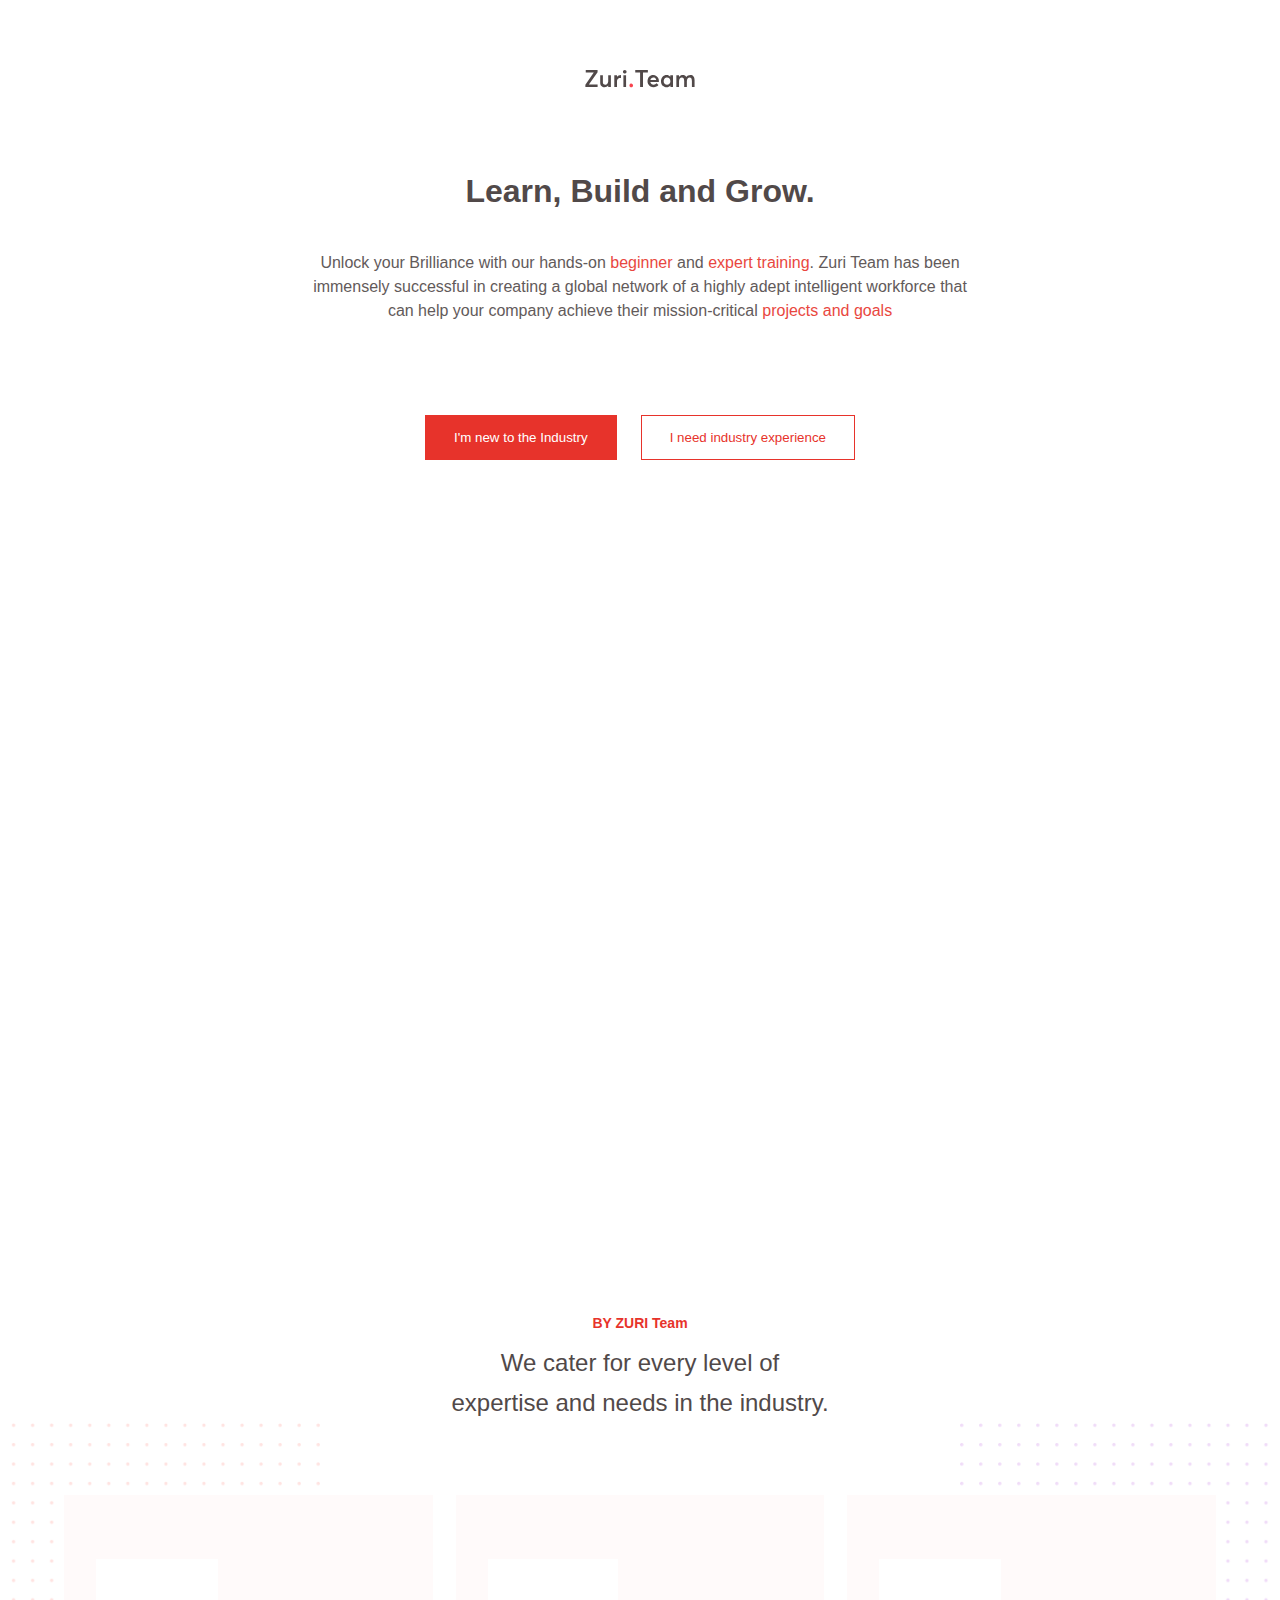
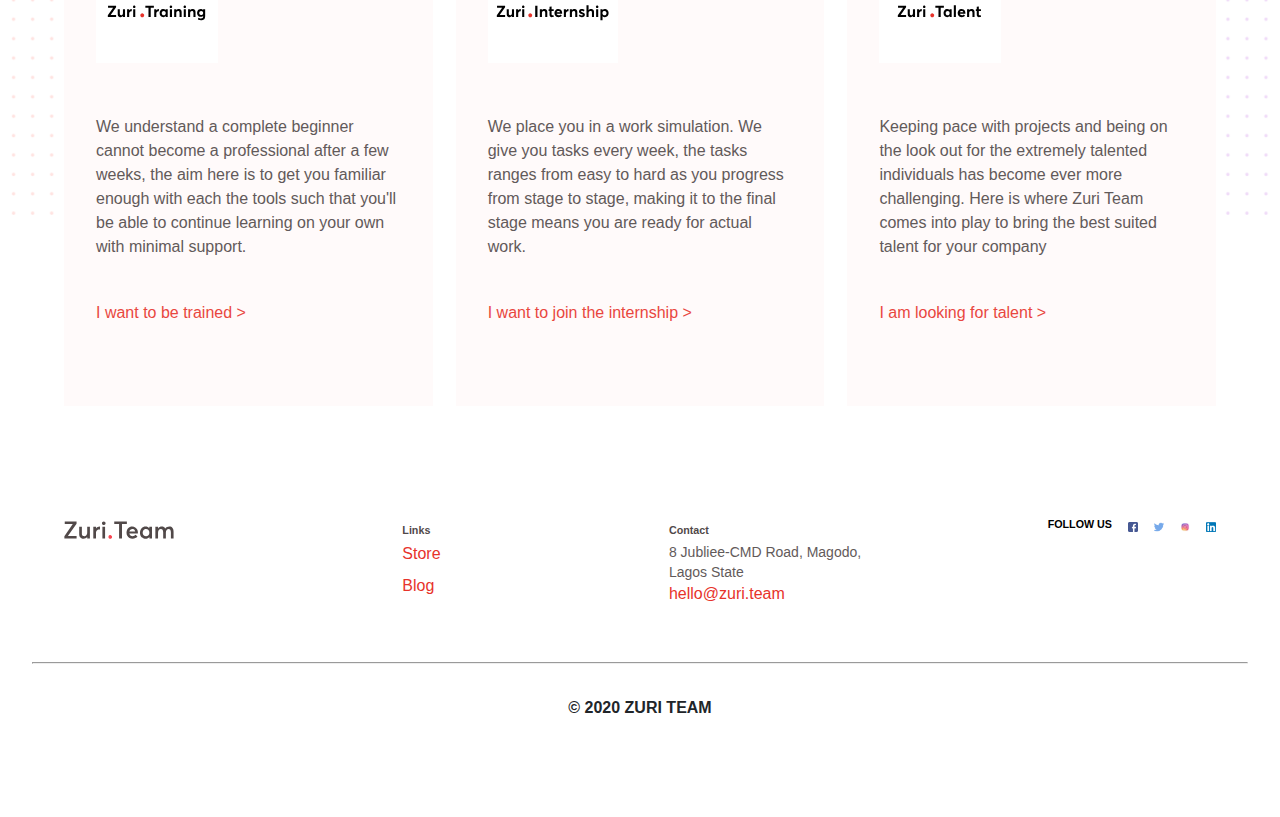
==== index.html @ a72e066b "landing page" ====
<!DOCTYPE html>
<html lang="en">
  <head>
    <meta charset="UTF-8" />
    <meta http-equiv="X-UA-Compatible" content="IE=edge" />
    <meta name="viewport" content="width=device-width, initial-scale=1.0" />
    <link rel="stylesheet" type="text/css" href="style/index.css" />
    <title>zuri Team</title>
  </head>
  <body>
    <header>
      <div class="header-bg">
        <div class="zuri-logo"><img src="assets/zuri-logo-full.svg" /></div>
        <div class="text-wrap">
          <h2>Learn, Build and Grow.</h2>
          <p>
            Unlock your Brilliance with our hands-on
            <a href="https://training.zuri.team">beginner</a> and
            <a href="https://internship.zuri.team">expert training</a>. Zuri
            Team has been immensely successful in creating a global network of a
            highly adept intelligent workforce that can help your company
            achieve their mission-critical
            <a href="https://talent.zuri.team">projects and goals</a>
          </p>
          <div class="two-btn">
            <a href="https://training.zuri.team/">
              <button class="btn red-btn">I'm new to the Industry</button>
            </a>

            <a href="https://talent.zuri.team/">
              <button class="btn btn-white">I need industry experience</button>
            </a>
          </div>
        </div>
      </div>
    </header>

    <main>
      <section class="wrapper-2">
        <div class="wrapper-2-content">
          <h3 class="title">BY ZURI Team</h3>
          <p class="anthem">
            We cater for every level of <br />
            expertise and needs in the industry.
          </p>
        </div>
      </section>

      <section class="wrapper-3">
        <img src="assets/left.png" />
        <img src="assets/right.png" />
      </section>

      <section class="wrapper-4">
        <div class="wrapper-card">
          <img src="assets/zuri-training.svg" alt="zuri traning" />
          <p>
            We understand a complete beginner cannot become a professional after
            a few weeks, the aim here is to get you familiar enough with each
            the tools such that you'll be able to continue learning on your own
            with minimal support.
          </p>
          <a href="">I want to be trained ></a>
        </div>
        <div class="wrapper-card">
          <img src="assets/zuri-internship.svg" alt="zuri internship" />
          <p>
            We place you in a work simulation. We give you tasks every week, the
            tasks ranges from easy to hard as you progress from stage to stage,
            making it to the final stage means you are ready for actual work.
          </p>
          <a href="">I want to join the internship ></a>
        </div>
        <div class="wrapper-card">
          <img src="assets/zuri-talent.svg" alt="" />
          <p>
            Keeping pace with projects and being on the look out for the
            extremely talented individuals has become ever more challenging.
            Here is where Zuri Team comes into play to bring the best suited
            talent for your company
          </p>
          <a href="">I am looking for talent ></a>
        </div>
      </section>

      <section class="wrapper-5">
        <img src="assets/zuri-logo-full.svg" alt="" id="zuri-team" />

        <div class="links">
          <h6>Links</h6>
          <a href="#">Store</a>
          <a href="#">Blog</a>
        </div>
        <div class="contact">
          <h6>Contact</h6>
          <p>8 Jubliee-CMD Road, Magodo, Lagos State</p>
          <a href="">hello@zuri.team</a>
        </div>
        <div class="social-icons">
          <h6>FOLLOW US</h6>
          <a href=""><img src="assets/asset 6.png" alt="facebook-icon" /></a>
          <a href=""><img src="assets/asset 7.png" alt="" /></a>
          <a href=""><img src="assets/asset 8.png" alt="" /></a>
          <a href=""><img src="assets/asset 9.png" alt="" /></a>
        </div>
      </section>

      <footer>
        <hr />
        <p>&copy; 2020 ZURI TEAM</p>
      </footer>
    </main>
  </body>
</html>
---- style/index.css ----
* {
  margin: 0;
  padding: 0;
  box-sizing: border-box;
  font-family: Averta, sans-serif;
}
.header-bg {
  background: url("hero-bg.svg");
  background-size: cover;
  background-position: center center;
  background-repeat: no-repeat;
  min-height: 130vh;
}
.zuri-logo img {
  margin: auto;
  display: flex;
  padding-top: 69px;
  margin-bottom: 69px;
}
.text-wrap {
  padding: 10px;
  max-width: 700px;
  margin: 0 auto;
  text-align: center;
}
.text-wrap h2 {
  font-size: 32px;
  line-height: 48px;
  text-align: center;
  font-weight: 800;
  color: #514949;
  margin-bottom: 36px;
}
.text-wrap p {
  font-size: 16px;
  line-height: 24px;
  color: #514949;
  opacity: 0.9;
  margin-top: 0;
  text-align: center;
  margin-bottom: 1rem;
  display: block;
  margin-block-start: 1em;
  margin-block-end: 1em;
  margin-inline-start: 0px;
  margin-inline-end: 0px;
}
.text-wrap a {
  color: #e7332b;
  text-decoration: none;
}

.text-wrap a:hover {
  text-decoration: none;
  color: #eb5850;
}
.two-btn {
  margin-top: 92px;
  display: flex;
  justify-content: center;
  align-items: center;
}

.btn {
  padding: 14px 28px;
  border: 1px solid #e7332b;
}
.red-btn {
  background-color: #e7332b;
  color: #fff;
  margin-right: 24px;
}
.red-btn:hover {
  background-color: #fff;
  color: #e7332b;
}
.btn-white {
  background-color: #fff;
  color: #e7332b;
}
.btn-white:hover {
  background-color: #e7332b;
  color: #fff;
}
.wrapper-2 {
  background-color: #fff;
}
.wrapper-2-content {
  text-align: center;
}
.wrapper-2-content .title {
  font-size: 14px;
  line-height: 24px;
  color: #e7332b;
  margin-top: 141px;
}
.wrapper-2-content .anthem {
  font-size: 24px;
  line-height: 40px;
  color: #514949;
  margin-top: 8px;
  margin-bottom: 64px;
}
.wrapper-3 {
  display: flex;
  justify-content: space-between;
  margin-top: -4rem;
}
.wrapper-3 img {
  height: auto;
  width: 25%;
}
.wrapper-4 {
  display: flex;
  margin: 0 4rem;
  justify-content: space-between;
  margin-top: -20rem;
}
.wrapper-card {
  height: 511px;
  width: 32%;
  background-color: #fffafa;
  padding: 4rem 2rem 0rem;
}
.wrapper-card img {
  margin-bottom: 48px;
}
.wrapper-card p {
  font-size: 16px;
  height: 170px;
  line-height: 24px;
  color: #514949;
  opacity: 0.9;
  margin-bottom: 1rem;
}
.wrapper-card a {
  font-size: 16px;
  line-height: 24px;
  color: #e7332b;
  opacity: 0.9;
  text-decoration: none;
}
.wrapper-5 {
  display: flex;
  justify-content: space-between;
  margin: 0 4rem;
  margin-top: 7rem;
  margin-bottom: 56px;
}
.wrapper-5 #zuri-team {
  margin-top: -4rem;
  margin-right: 5rem;
}
.links {
  display: flex;
  margin-right: 5rem;
  flex-direction: column;

  font-size: 16px;
  font-weight: bold;
  line-height: 24px;
}
.links h6 {
  color: #514949;
}
.links a {
  text-decoration: none;
  margin-bottom: 0.5rem;
  color: #e7332b;
  font-weight: 400;
}
.contact {
  font-size: 16px;
  font-weight: bold;
  line-height: 24px;
  width: 20%;
}
.contact h6 {
  color: #514949;
}
.contact a {
  text-decoration: none;
  color: #e7332b;
  font-weight: 400;
}
.contact p {
  font-size: 14px;
  line-height: 20px;
  color: #514949;
  opacity: 0.9;
  font-weight: 400;
}
.social-icons {
  display: flex;
  justify-content: space-between;
}
.social-icons img {
  width: 10px;
  height: 10px;
  margin-left: 1rem;
}
.social-icons a {
  display: block;
}
hr {
  width: 95%;
  margin: 0 auto;
  margin-bottom: 1rem;
  color: #212529;
}
footer p {
  font-size: 16px;
  line-height: 24px;
  font-weight: bold;
  margin-top: 32px;
  color: #212529;
  padding-bottom: 97px;
  text-align: center;
}
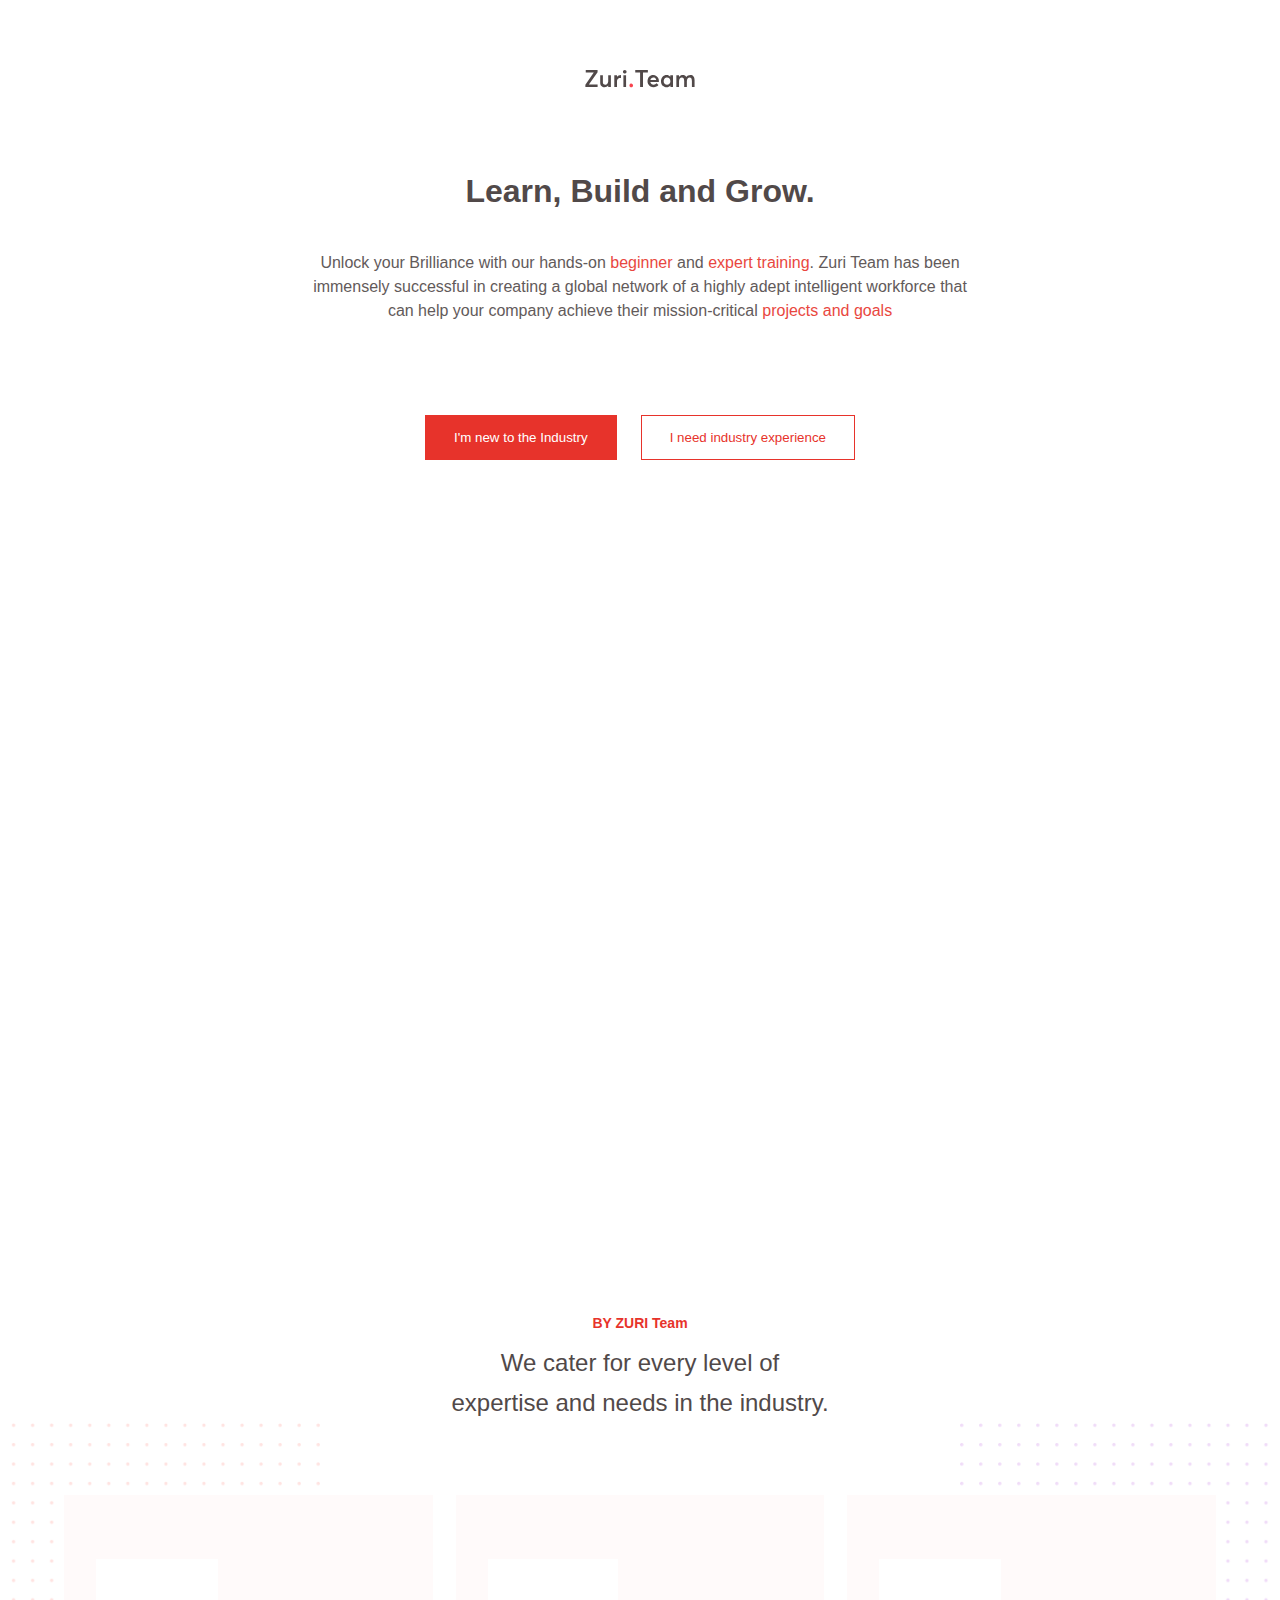
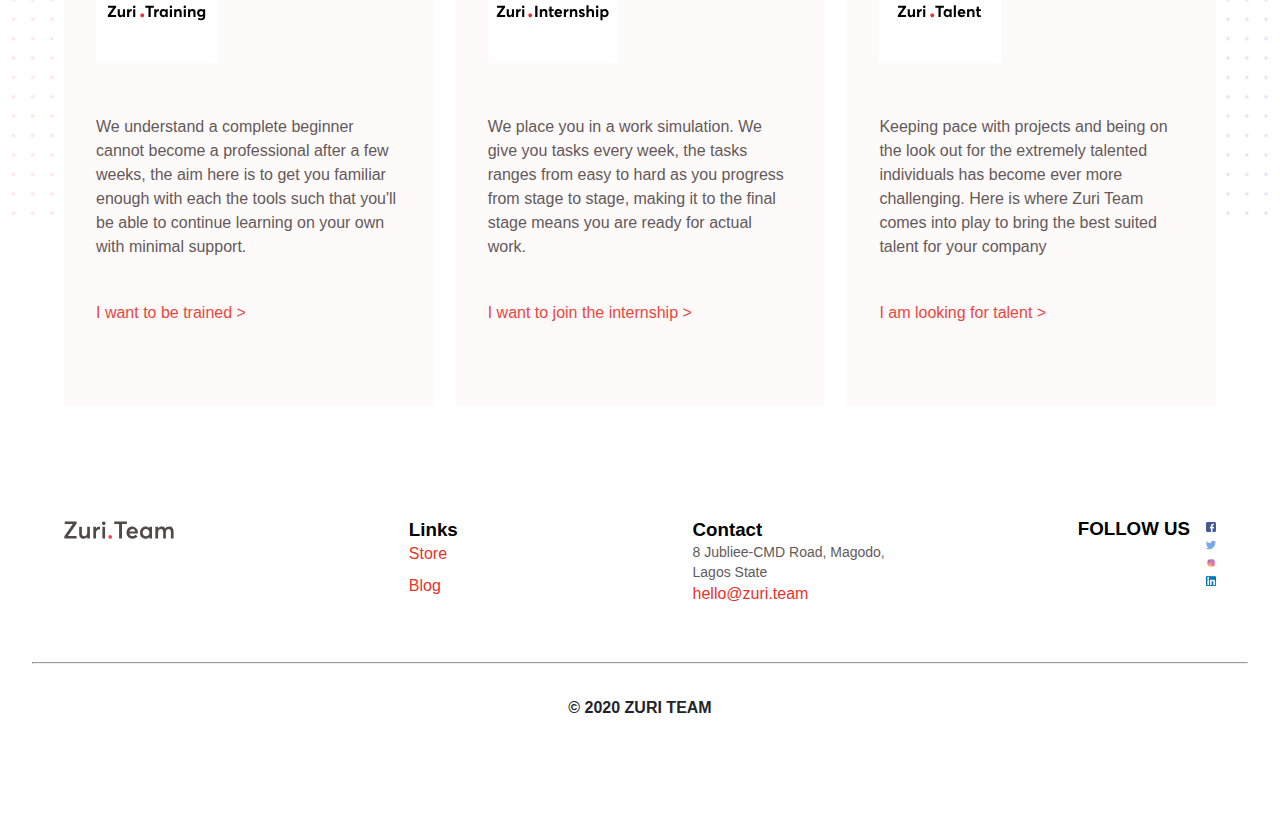
==== commit d04d1622: "modify header and footer social-icon" ====
--- a/index.html
+++ b/index.html
@@ -87,21 +87,23 @@
         <img src="assets/zuri-logo-full.svg" alt="" id="zuri-team" />
 
         <div class="links">
-          <h6>Links</h6>
+          <h3>Links</h3>
           <a href="#">Store</a>
           <a href="#">Blog</a>
         </div>
         <div class="contact">
-          <h6>Contact</h6>
+          <h3>Contact</h3>
           <p>8 Jubliee-CMD Road, Magodo, Lagos State</p>
           <a href="">hello@zuri.team</a>
         </div>
         <div class="social-icons">
-          <h6>FOLLOW US</h6>
-          <a href=""><img src="assets/asset 6.png" alt="facebook-icon" /></a>
-          <a href=""><img src="assets/asset 7.png" alt="" /></a>
-          <a href=""><img src="assets/asset 8.png" alt="" /></a>
-          <a href=""><img src="assets/asset 9.png" alt="" /></a>
+          <h3>FOLLOW US</h3>
+          <div class="social">
+            <a href=""><img src="assets/asset 6.png" alt="facebook-icon" /></a>
+            <a href=""><img src="assets/asset 7.png" alt="" /></a>
+            <a href=""><img src="assets/asset 8.png" alt="" /></a>
+            <a href=""><img src="assets/asset 9.png" alt="" /></a>
+          </div>
         </div>
       </section>
 
--- a/style/index.css
+++ b/style/index.css
@@ -5,7 +5,7 @@
   font-family: Averta, sans-serif;
 }
 .header-bg {
-  background: url("hero-bg.svg");
+  background: url("assets/hero-bg.svg");
   background-size: cover;
   background-position: center center;
   background-repeat: no-repeat;
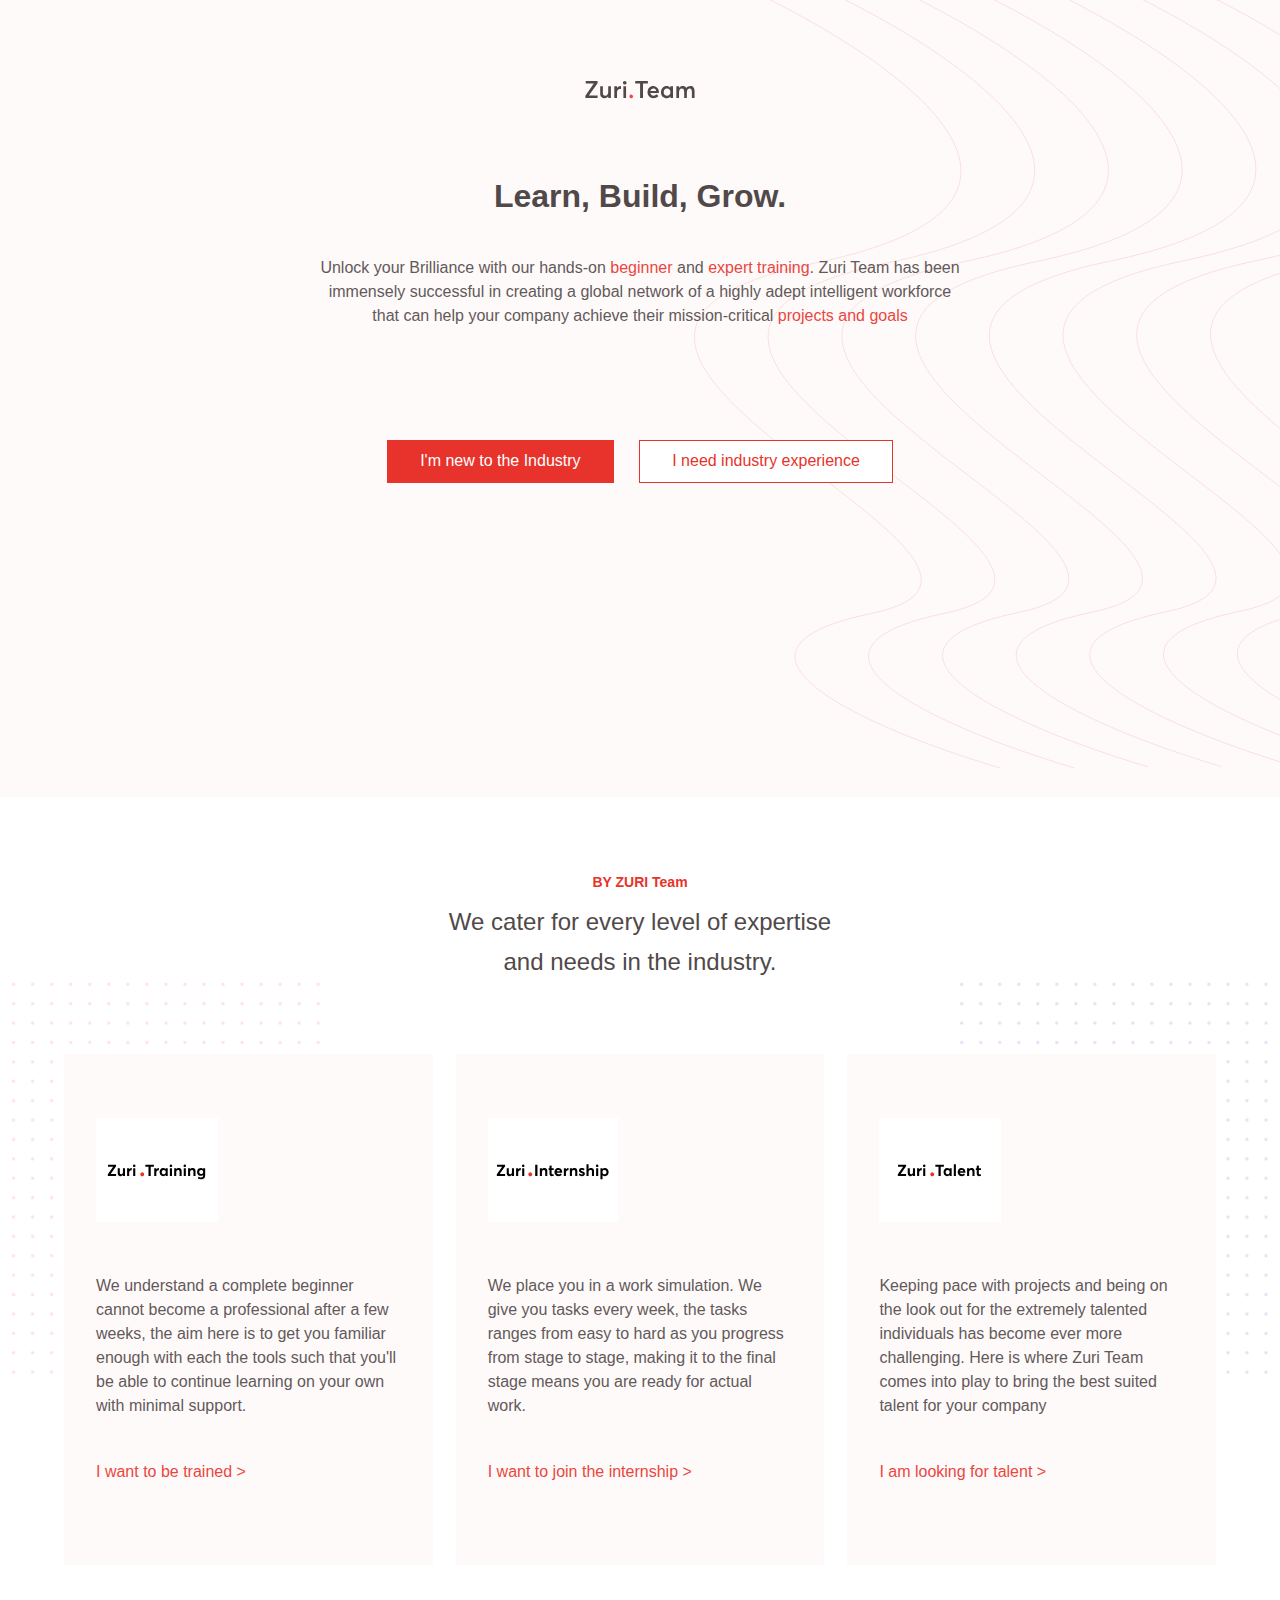
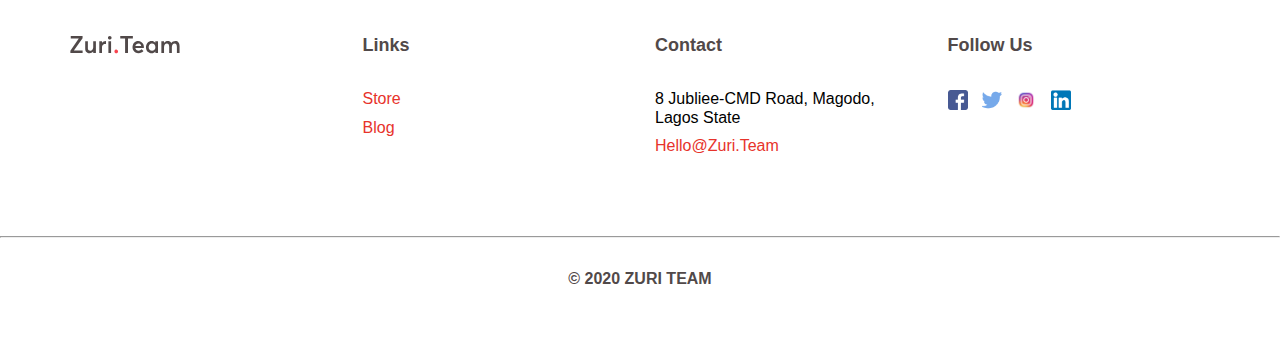
==== commit fa3c173b: "First push after revamp" ====
--- a/index.html
+++ b/index.html
@@ -4,56 +4,47 @@
     <meta charset="UTF-8" />
     <meta http-equiv="X-UA-Compatible" content="IE=edge" />
     <meta name="viewport" content="width=device-width, initial-scale=1.0" />
-    <link rel="stylesheet" type="text/css" href="style/index.css" />
-    <title>zuri Team</title>
+    <meta name="viewport" content="width=device-width, initial-scale=1.0" />
+    <link rel="stylesheet" href="style/index.css" />
+    <title>ZURI</title>
   </head>
   <body>
-    <header>
-      <div class="header-bg">
-        <div class="zuri-logo"><img src="assets/zuri-logo-full.svg" /></div>
-        <div class="text-wrap">
-          <h2>Learn, Build and Grow.</h2>
-          <p>
-            Unlock your Brilliance with our hands-on
-            <a href="https://training.zuri.team">beginner</a> and
-            <a href="https://internship.zuri.team">expert training</a>. Zuri
-            Team has been immensely successful in creating a global network of a
-            highly adept intelligent workforce that can help your company
-            achieve their mission-critical
-            <a href="https://talent.zuri.team">projects and goals</a>
-          </p>
-          <div class="two-btn">
-            <a href="https://training.zuri.team/">
-              <button class="btn red-btn">I'm new to the Industry</button>
-            </a>
-
-            <a href="https://talent.zuri.team/">
-              <button class="btn btn-white">I need industry experience</button>
-            </a>
-          </div>
-        </div>
-      </div>
-    </header>
-
-    <main>
-      <section class="wrapper-2">
-        <div class="wrapper-2-content">
-          <h3 class="title">BY ZURI Team</h3>
-          <p class="anthem">
-            We cater for every level of <br />
-            expertise and needs in the industry.
-          </p>
+    <main class="wrapper">
+      <section class="first-wrap">
+        <img src="images/zuri-team.svg" alt="" />
+        <h2>Learn, Build, Grow.</h2>
+        <p>
+          Unlock your Brilliance with our hands-on
+          <a href="https://training.zuri.team">beginner</a> and
+          <a href="https://internship.zuri.team">expert training</a>. Zuri Team
+          has been immensely successful in creating a global network of a highly
+          adept intelligent workforce that can help your company achieve their
+          mission-critical
+          <a href="https://talent.zuri.team">projects and goals</a>
+        </p>
+        <div class="first-wrap-buttons">
+          <a href="https://training.zuri.team/" id="new"
+            >I'm new to the Industry</a
+          >
+          <a href="https://talent.zuri.team/" id="need"
+            >I need industry experience</a
+          >
         </div>
       </section>
 
-      <section class="wrapper-3">
-        <img src="assets/left.png" />
-        <img src="assets/right.png" />
+      <section class="second-wrap">
+        <h6>BY ZURI Team</h6>
+        <p>We cater for every level of expertise and needs in the industry.</p>
       </section>
 
-      <section class="wrapper-4">
-        <div class="wrapper-card">
-          <img src="assets/zuri-training.svg" alt="zuri traning" />
+      <section class="third-wrap">
+        <img src="images/left.png" alt="" />
+        <img src="images/right.png" alt="" />
+      </section>
+
+      <section class="fourth-wrap">
+        <div class="cards">
+          <img src="images/zuri-training.svg" alt="" />
           <p>
             We understand a complete beginner cannot become a professional after
             a few weeks, the aim here is to get you familiar enough with each
@@ -62,8 +53,8 @@
           </p>
           <a href="">I want to be trained ></a>
         </div>
-        <div class="wrapper-card">
-          <img src="assets/zuri-internship.svg" alt="zuri internship" />
+        <div class="cards">
+          <img src="images/zuri-internship.svg" alt="" />
           <p>
             We place you in a work simulation. We give you tasks every week, the
             tasks ranges from easy to hard as you progress from stage to stage,
@@ -71,8 +62,8 @@
           </p>
           <a href="">I want to join the internship ></a>
         </div>
-        <div class="wrapper-card">
-          <img src="assets/zuri-talent.svg" alt="" />
+        <div class="cards">
+          <img src="images/zuri-talent.svg" alt="" />
           <p>
             Keeping pace with projects and being on the look out for the
             extremely talented individuals has become ever more challenging.
@@ -83,33 +74,50 @@
         </div>
       </section>
 
-      <section class="wrapper-5">
-        <img src="assets/zuri-logo-full.svg" alt="" id="zuri-team" />
-
-        <div class="links">
-          <h3>Links</h3>
-          <a href="#">Store</a>
-          <a href="#">Blog</a>
-        </div>
-        <div class="contact">
-          <h3>Contact</h3>
-          <p>8 Jubliee-CMD Road, Magodo, Lagos State</p>
-          <a href="">hello@zuri.team</a>
-        </div>
-        <div class="social-icons">
-          <h3>FOLLOW US</h3>
-          <div class="social">
-            <a href=""><img src="assets/asset 6.png" alt="facebook-icon" /></a>
-            <a href=""><img src="assets/asset 7.png" alt="" /></a>
-            <a href=""><img src="assets/asset 8.png" alt="" /></a>
-            <a href=""><img src="assets/asset 9.png" alt="" /></a>
+      <footer class="footer">
+        <div class="footer-container">
+          <div class="row">
+            <div class="footer-col">
+              <img src="images/zuri-team.svg" />
+            </div>
+            <div class="footer-col">
+              <h4>Links</h4>
+              <ul>
+                <li>
+                  <a href="https://flutterwave.com/store/zuriteam">Store</a>
+                </li>
+                <li><a href="https://blog.zuri.team">Blog</a></li>
+              </ul>
+            </div>
+            <div class="footer-col">
+              <h4>Contact</h4>
+              <ul>
+                <li>8 Jubliee-CMD Road, Magodo, Lagos State</li>
+                <li><a href="mailto:hello@zuri.com">hello@zuri.team</a></li>
+              </ul>
+            </div>
+            <div class="footer-col">
+              <h4>follow us</h4>
+              <div class="social-links">
+                <a href="https://web.facebook.com/thezuriteam"
+                  ><img src="images/facebook.png"
+                /></a>
+                <a href="https://twitter.com/theZuriTeam"
+                  ><img src="images/twitter.png"
+                /></a>
+                <a href="https://www.instagram.com/thezuriteam/"
+                  ><img src="images/instagram.png"
+                /></a>
+                <a href="#"><img src="images/linkedin.png" /></a>
+              </div>
+            </div>
           </div>
         </div>
-      </section>
 
-      <footer>
-        <hr />
-        <p>&copy; 2020 ZURI TEAM</p>
+        <div class="last-footer">
+          <hr />
+          <p>&copy; 2020 ZURI TEAM</p>
+        </div>
       </footer>
     </main>
   </body>
--- a/style/index.css
+++ b/style/index.css
@@ -1,131 +1,125 @@
+@font-face {
+  font-family: Averta;
+  src: url(https://res.cloudinary.com/dafsch2zs/raw/upload/v1596618987/Zuri%20Landing/AvertaDemoPECuttedDemo-Regular_dghpn7.otf);
+}
 * {
+  box-sizing: border-box;
   margin: 0;
   padding: 0;
-  box-sizing: border-box;
   font-family: Averta, sans-serif;
 }
-.header-bg {
-  background: url("assets/hero-bg.svg");
+html {
+  font-family: sans-serif;
+  line-height: 1.15;
+  -webkit-text-size-adjust: 100%;
+  -webkit-tap-highlight-color: transparent;
+}
+.first-wrap {
+  width: 100%;
+  height: 800px;
+  color: #514949;
+  background: url("/images/hero-bg.svg");
   background-size: cover;
-  background-position: center center;
   background-repeat: no-repeat;
-  min-height: 130vh;
-}
-.zuri-logo img {
-  margin: auto;
-  display: flex;
-  padding-top: 69px;
-  margin-bottom: 69px;
-}
-.text-wrap {
-  padding: 10px;
-  max-width: 700px;
-  margin: 0 auto;
-  text-align: center;
-}
-.text-wrap h2 {
+  text-align: center;
+}
+.first-wrap img {
+  margin: 5rem auto 69px;
+}
+.first-wrap h2 {
   font-size: 32px;
   line-height: 48px;
   text-align: center;
-  font-weight: 800;
-  color: #514949;
+  font-weight: 600;
   margin-bottom: 36px;
 }
-.text-wrap p {
-  font-size: 16px;
+.first-wrap p {
+  width: 50%;
+  font-size: 16px;
+  margin: 0 auto;
+  margin-bottom: 7rem;
   line-height: 24px;
   color: #514949;
   opacity: 0.9;
-  margin-top: 0;
-  text-align: center;
-  margin-bottom: 1rem;
-  display: block;
-  margin-block-start: 1em;
-  margin-block-end: 1em;
-  margin-inline-start: 0px;
-  margin-inline-end: 0px;
-}
-.text-wrap a {
-  color: #e7332b;
-  text-decoration: none;
-}
-
-.text-wrap a:hover {
-  text-decoration: none;
-  color: #eb5850;
-}
-.two-btn {
-  margin-top: 92px;
+}
+.first-wrap p a {
+  color: #e7332b;
+  text-decoration: none;
+}
+.first-wrap-buttons {
+  margin-top: 50px;
   display: flex;
   justify-content: center;
-  align-items: center;
-}
-
-.btn {
-  padding: 14px 28px;
+  gap: 2%;
+}
+#new {
   border: 1px solid #e7332b;
-}
-.red-btn {
+  font-size: 1rem;
+  text-decoration: none;
   background-color: #e7332b;
   color: #fff;
-  margin-right: 24px;
-}
-.red-btn:hover {
+  padding: 11px 2rem;
+}
+#new:hover {
+  color: #e7332b;
   background-color: #fff;
-  color: #e7332b;
-}
-.btn-white {
+}
+#need {
+  border: 1px solid #e7332b;
+  font-size: 1rem;
+  text-decoration: none;
+  color: #e7332b;
   background-color: #fff;
-  color: #e7332b;
-}
-.btn-white:hover {
+  padding: 11px 2rem;
+}
+#need:hover {
   background-color: #e7332b;
   color: #fff;
 }
-.wrapper-2 {
-  background-color: #fff;
-}
-.wrapper-2-content {
-  text-align: center;
-}
-.wrapper-2-content .title {
+/* Styling the second section */
+.second-wrap {
+  text-align: center;
+}
+.second-wrap h6 {
   font-size: 14px;
   line-height: 24px;
   color: #e7332b;
-  margin-top: 141px;
-}
-.wrapper-2-content .anthem {
+  margin-top: 70px;
+}
+.second-wrap p {
   font-size: 24px;
   line-height: 40px;
+  width: 30%;
+  margin: 0 auto;
   color: #514949;
   margin-top: 8px;
   margin-bottom: 64px;
 }
-.wrapper-3 {
+.third-wrap {
   display: flex;
   justify-content: space-between;
   margin-top: -4rem;
 }
-.wrapper-3 img {
+.third-wrap img {
   height: auto;
   width: 25%;
 }
-.wrapper-4 {
+.fourth-wrap {
   display: flex;
   margin: 0 4rem;
   justify-content: space-between;
   margin-top: -20rem;
 }
-.wrapper-card {
+.cards {
   height: 511px;
   width: 32%;
   background-color: #fffafa;
   padding: 4rem 2rem 0rem;
 }
-.wrapper-card img {
+.cards img {
   margin-bottom: 48px;
 }
-.wrapper-card p {
+.cards p {
   font-size: 16px;
   height: 170px;
   line-height: 24px;
@@ -133,87 +127,96 @@
   opacity: 0.9;
   margin-bottom: 1rem;
 }
-.wrapper-card a {
+.cards a {
   font-size: 16px;
   line-height: 24px;
   color: #e7332b;
   opacity: 0.9;
   text-decoration: none;
 }
-.wrapper-5 {
-  display: flex;
-  justify-content: space-between;
-  margin: 0 4rem;
-  margin-top: 7rem;
-  margin-bottom: 56px;
-}
-.wrapper-5 #zuri-team {
-  margin-top: -4rem;
-  margin-right: 5rem;
-}
-.links {
-  display: flex;
-  margin-right: 5rem;
-  flex-direction: column;
+.footer-container {
+  max-width: 1170px;
+  margin: auto;
+}
+.row {
+  display: flex;
+  flex-wrap: wrap;
+}
+ul {
+  list-style: none;
+}
+.footer {
+  /* background-color: #24262b; */
+  padding: 70px 0;
+}
+.footer-col {
+  width: 25%;
+  padding: 0 15px;
+}
+.footer-col h4 {
+  font-size: 18px;
+  color: #514949;
+  text-transform: capitalize;
+  margin-bottom: 35px;
+  font-weight: bold;
+  position: relative;
+}
+.footer-col h4::before {
+  content: "";
+  position: absolute;
+  left: 0;
+  bottom: -10px;
+  /* background-color: #e91e63; */
+  height: 2px;
+  box-sizing: border-box;
+  width: 50px;
+}
+.footer-col ul li:not(:last-child) {
+  margin-bottom: 10px;
+}
+.footer-col ul li a {
+  font-size: 16px;
+  text-transform: capitalize;
+  color: #e7332b;
+  text-decoration: none;
+  font-weight: 300;
+  display: block;
+  transition: all 0.3s ease;
+}
+.footer-col ul li a:hover {
+  color: #000;
+  padding-left: 8px;
+}
+.footer-col .social-links img {
+  display: inline-block;
+  height: 20px;
+  width: 20px;
+  background-color: rgba(255, 255, 255, 0.2);
+  margin: 0 10px 10px 0;
+  text-align: center;
+  line-height: 40px;
+  color: #000;
+  transition: all 0.5s ease;
+}
+.last-footer {
+  margin-top: 5rem;
+}
+.last-footer p {
+  text-align: center;
+  margin-top: 2rem;
+  font-weight: bold;
+  color: #514949;
+}
 
-  font-size: 16px;
-  font-weight: bold;
-  line-height: 24px;
-}
-.links h6 {
-  color: #514949;
-}
-.links a {
-  text-decoration: none;
-  margin-bottom: 0.5rem;
-  color: #e7332b;
-  font-weight: 400;
-}
-.contact {
-  font-size: 16px;
-  font-weight: bold;
-  line-height: 24px;
-  width: 20%;
-}
-.contact h6 {
-  color: #514949;
-}
-.contact a {
-  text-decoration: none;
-  color: #e7332b;
-  font-weight: 400;
-}
-.contact p {
-  font-size: 14px;
-  line-height: 20px;
-  color: #514949;
-  opacity: 0.9;
-  font-weight: 400;
-}
-.social-icons {
-  display: flex;
-  justify-content: space-between;
-}
-.social-icons img {
-  width: 10px;
-  height: 10px;
-  margin-left: 1rem;
-}
-.social-icons a {
-  display: block;
-}
-hr {
-  width: 95%;
-  margin: 0 auto;
-  margin-bottom: 1rem;
-  color: #212529;
-}
-footer p {
-  font-size: 16px;
-  line-height: 24px;
-  font-weight: bold;
-  margin-top: 32px;
-  color: #212529;
-  padding-bottom: 97px;
-  text-align: center;
-}
+/*responsive*/
+@media (max-width: 767px) {
+  .footer-col {
+    width: 50%;
+    margin-bottom: 30px;
+  }
+}
+@media (max-width: 574px) {
+  .footer-col {
+    width: 100%;
+  }
+}
